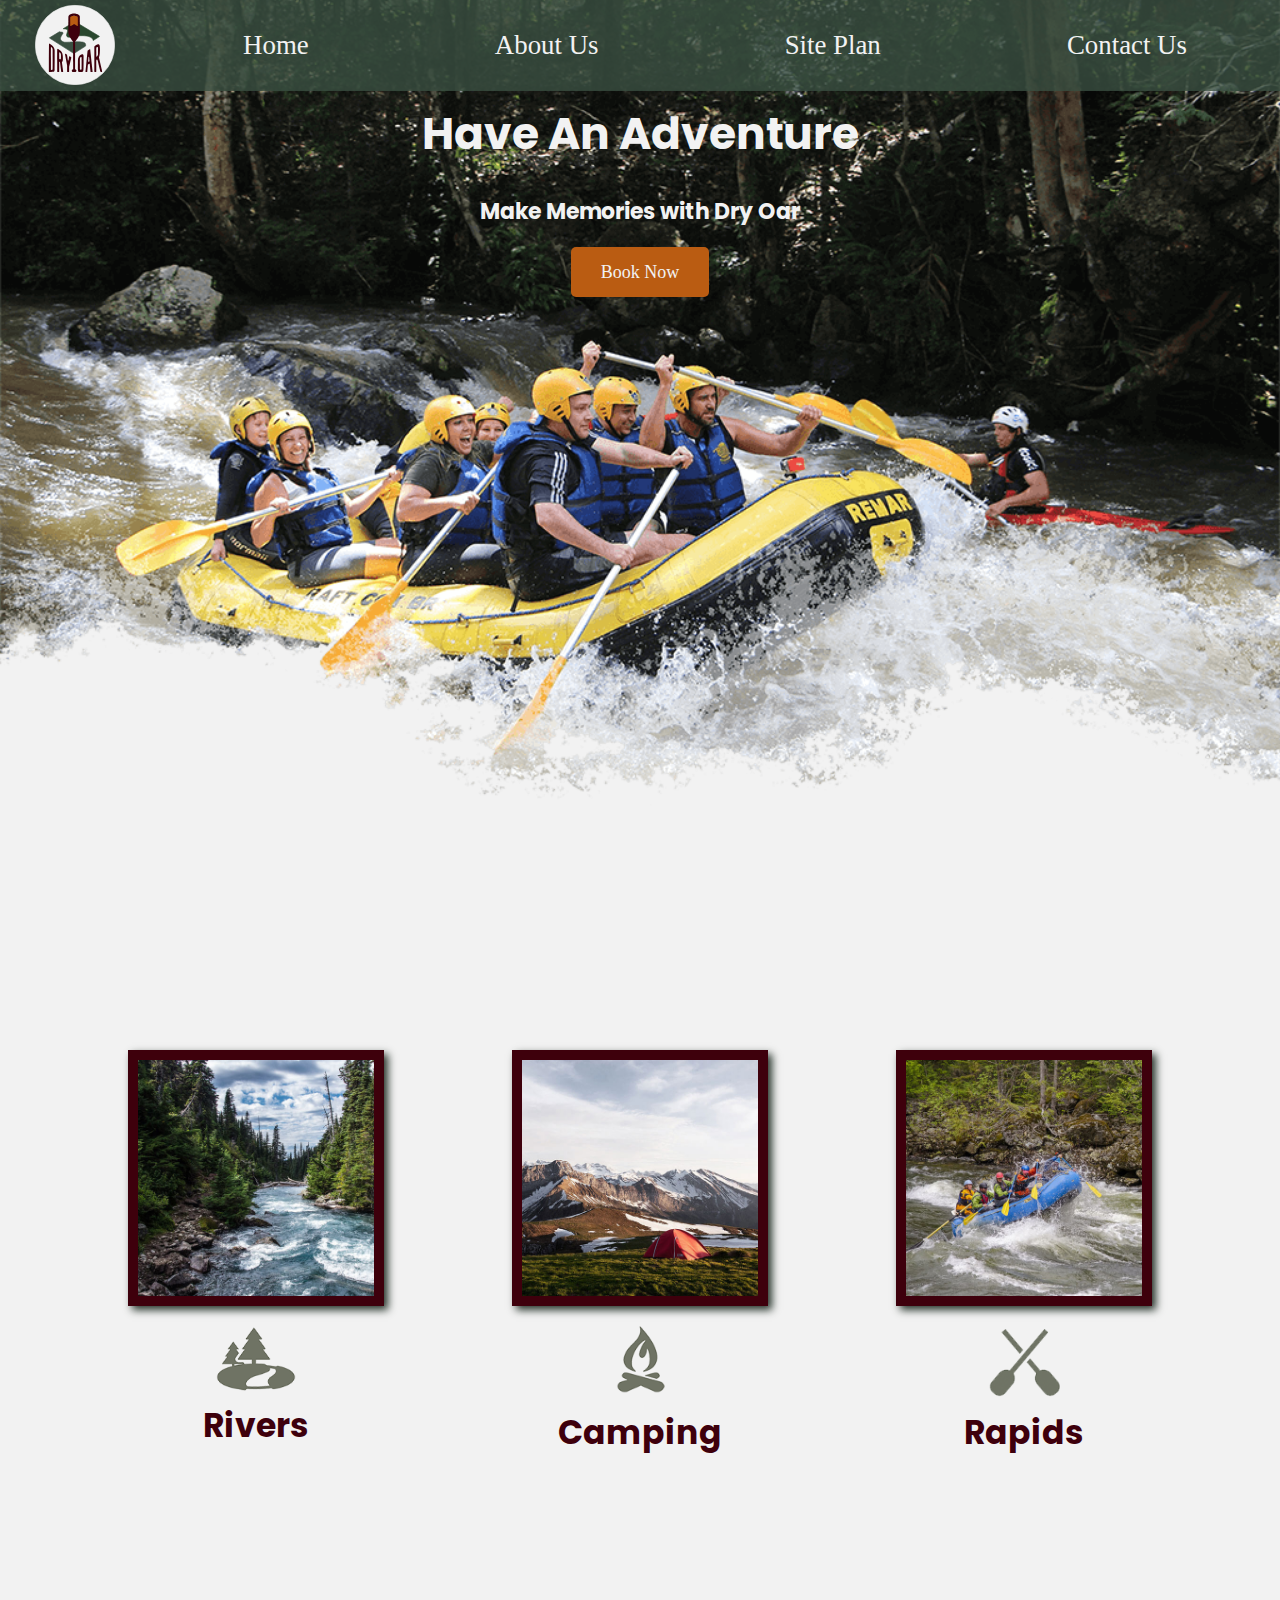
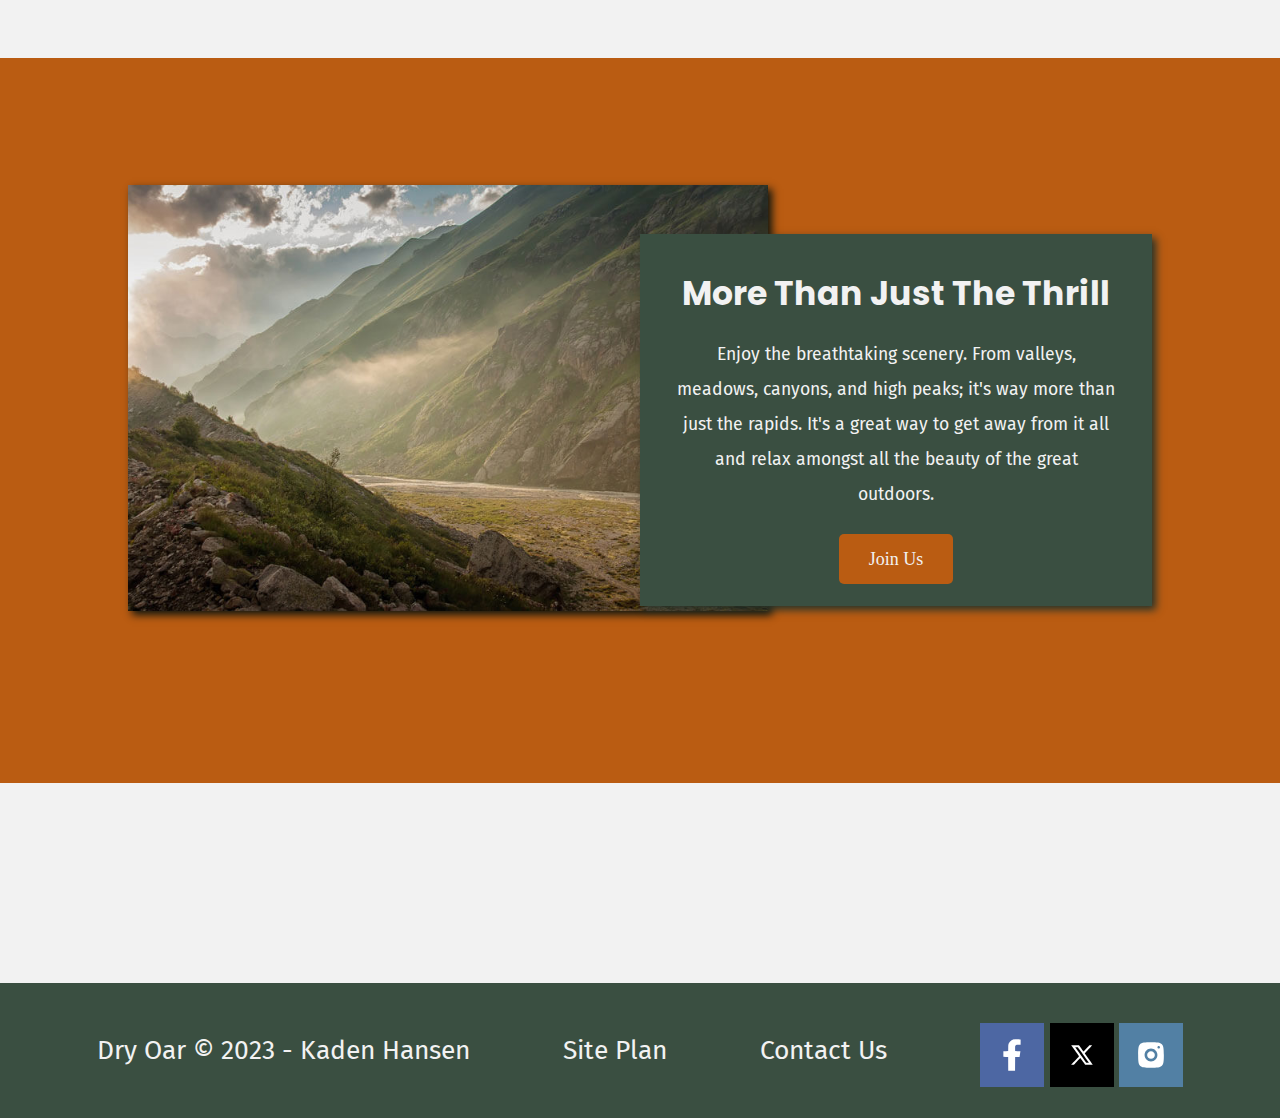
==== wrr/index.html @ 1af65b79 "Started Ice Breaker" ====
<!DOCTYPE html>
<html lang="en">
<head>
    <meta charset="UTF-8">
    <meta http-equiv="X-UA-Compatible" content="IE=edge">
    <meta name="viewport" content="width=device-width, initial-scale=1.0">
    <title>Whitewater Rafting Vacations | Dry Oar Boating | Home</title>
    <link rel="stylesheet" type="text/css" href="style.css">
    <link rel="shortcut icon" href="favicon.ico" type="image/x-icon"> 
</head>
<body>
    <div id="content">
        <header>
            <a id="logo_link" href="index.html">
                <img class="logo" src="images/main_logo.svg" alt="Dry Oar Logo">
            </a>
            <nav>
                <a href="index.html">Home</a>
                <a href="aboutus.html">About Us</a>
                <a href="site-plan-rafting.html">Site Plan</a>
                <a href="contactus.html">Contact Us</a>
            </nav>
        </header>
        <div id="hero">
            <div id="hero-box">
                <img id="hero-img" src="images/hero_test.png" alt="People enjoying white water rafting">
            </div>
            <section id="hero-msg">
                <h1 class="home-title">Have An Adventure</h1>
                <h4>Make Memories with Dry Oar </h4>
                <div class='button-box'>
                    <a class='book' href="contactus.html">Book Now</a>
                </div>
            </section>
        </div>
        <main class="home-grid">
            <section class="rivers-card">
                <img class="card-img" src="images/rivers.jpg" alt="river in forest">
                <img class="icon" src="images/river_icon.png" alt="river icon">
                <h2>Rivers</h2>
            </section>
            <section class="camping-card">
                <img class="card-img" src="images/camping.jpg" alt="tent in mountains">
                <img class="icon" src="images/fire_icon.png" alt="fire icon">
                <h2>Camping</h2>
            </section>
            <section class="rapids-card">
                <img class="card-img" src="images/rapids.jpg" alt="rafting boat">
                <img class="icon" src="images/oars.png" alt="oars icon">
                <h2>Rapids</h2>
            </section>
            <div id="background"></div>
            <img class="mountains" src="images/mountains.jpg" alt="Misty mountains">
            <section class="msg">
                <h2>More Than Just The Thrill</h2>
                <p>Enjoy the breathtaking scenery. From valleys, meadows, canyons, and high peaks; it's way more than just the rapids. It's a great way to get away from it all and relax amongst all the beauty of the great outdoors. </p>
                <a class='join' href="rivers.html">Join Us</a>
            </section>

        </main>
        <footer>
            <p>Dry Oar &copy; 2023 - Kaden Hansen</p>
            <p><a href="site-plan-rafting.html">Site Plan</a></p>
            <p><a href="contactus.html">Contact Us</a></p>
            <div class="social">
                <a href="https://facebook.com" target="_blank">
                    <img src="images/facebook.svg" alt="fb icon">
                </a>
                <a href="https://twitter.com" target="_blank">
                    <img src="images/x_twitter.svg" alt="twitter icon">
                </a>
                <a href="https://instagram.com" target="_blank">
                    <img src="images/instagram.svg" alt="instagram icon">
                </a>
            </div>
        </footer>
    </div>
</body>         
</html>
---- wrr/style.css ----
/* Importing Fira Sans and Poppins Fonts */
@import url('https://fonts.googleapis.com/css2?family=Poppins:ital,wght@0,100;0,200;0,300;0,400;0,500;0,600;0,700;0,800;0,900;1,100;1,200;1,300;1,400;1,500;1,600;1,700;1,800;1,900&display=swap');
@import url('https://fonts.googleapis.com/css2?family=Fira+Sans:ital,wght@0,100;0,200;0,300;0,400;0,500;0,600;0,700;0,800;0,900;1,100;1,200;1,300;1,400;1,500;1,600;1,700;1,800;1,900&display=swap');

/* Defining the :root variables */
:root {
    /* Defining Color Scheme as variables for easy use. */
    --primary-color: #3E000C;
    --secondary-color: #3A4F41;
    --accent1-color: #F2F2F2;
    --accent2-color: #BA5C12;
    --text-color: #F2F2F2;
    
    /* Defining imported fonts as variables for easy use. */
    --heading-font: "Poppins", Helvetica, sans-serif;
    --paragraph-font: "Fira Sans", Helvetica, sans-serif;
}

/* body styles */
body {
    background-color: var(--accent1-color);
    font-size: 22px;
    margin: 0;
    padding: 0;
}

/* header styles */
header {
    background-color: rgba(58, 79, 65, .8);
    display: grid;
    grid-template-columns: 150px auto;
}

/* nav styles */
nav {
    display: flex;
    justify-content: space-around;
    align-items: center;
}

/* nav a styles */
nav a {
    height: 100%;
    flex-grow: 1;
    display: flex; 
    align-items: center; 
    justify-content: center;
    text-decoration: none;
    color: var(--accent1-color);
    font-size: 1.22em;
}

/* nav a and hover styling */
nav a {
    transition: background-color 0.2s ease-out; /* Use ease-out for the default state */
}

nav a:hover {

    background-color: rgba(68, 94, 77, 0.5);
    transition: background-color 0.2s ease-in;
}

/* Tell the site that it needs to tranistion back to its og state. */
nav a:hover::after {
    background-color: rgba(58, 79, 65, 0.8);
    transition: background-color 0.5s ease-in;
}

/* #logo_link styles */
#logo_link {
    padding-top: 5px;
    justify-self: center;
    align-self: center;
}

/* #content styles (main div wrapping the entire body of the website) */
#content {
    max-width: 1600px;
    margin: 0 auto;
}

#hero {
    display: grid;
    grid-template-columns: 1fr 3fr 1fr;
    margin-top: -100px; 
}

#hero-box {
    grid-column: 1/4;
    grid-row: 1/3;
    margin-top: -100px;
    z-index: -1;
}


#hero-msg {
    grid-column: 2/3;
    grid-row: 1/2;
    margin-top: 100px;
}

/* centering everything asked */
#hero-msg h1, #hero-msg h4, .button-box, main section {
    text-align: center;
}

/* #hero-img styles */
#hero-img {
    width: 100%;
    grid-column: 2/3;
    grid-row: 1/2;
    margin-top: 100px;
}



/* All header styles */
h1, h2, h3, h4, h5, h6 {  
    /* Making them all match the siteplan with a primary color color and a font of Poppins */
    color: var(--primary-color);
    font-family: var(--heading-font);
}

.home-title, #hero-msg h4 {
    color: #F2F2F2;
}

.home-grid {
    display: grid;
    grid-template-columns: repeat(10, 1fr);
}

.card-img, .mountains {
    width: 100%;
}

.card-img {
    border: 10px solid var(--secondary-color);;
    transition: transform .5s;
    box-shadow: 4px 4px 8px #26332a;
}
.card-img:hover {
    opacity: .9;
    transform: scale(1.1);
}

.rivers-card {
    grid-column: 2/4;
    grid-row: 2/3;
}

.camping-card {
    grid-column: 5/7;
    grid-row: 2/3;
}

.rapids-card {
    grid-column: 8/10;
    grid-row: 2/3;
}


/* h2 styles */
h2 {
    margin: 0;
}

main section img {
    box-sizing: border-box;
}

/* home-title styling */
.home-title {
    margin-top: 10px;
    font-size: 2em;
}

/* All paragraph styles */
p {
    /* Matching the siteplan with the font and the color */
    color: var(--text-color);
    font-family: var(--paragraph-font);
}

/* #background styling */
#background {
    height: 725px;
    background-color: var(--accent2-color);
    width: 100%;
    grid-column: 1/11;
    grid-row: 4/9;
}


/* .book and .join styling */
.book, .join {
    margin-top: 50px;
    padding: 15px 30px;
    background-color: var(--accent2-color);
    color: var(--accent1-color);
    text-decoration: none;
    font-size: 18px;
    border-radius: 5px;
    transition: background-color .1s ease-in;
}

/* cards styling */
.rivers-card, .camping-card, .rapids-card {
    margin: 200px 0;
}

/* card-img styles */
.card-img {
    border: 10px solid var(--primary-color);
}


/* .book and .join hover styling */
.book:hover, .join:hover {
    background-color: #aa5412;
    color: var(--accent1-color);
}

/* .logo, .icon styles */
.logo, .icon {
    width: 80px;
}

.icon {
    padding-top: 10px;
}

/* .msg styling */
.msg {
    padding: 35px;
    background-color: var(--secondary-color);
    grid-column: 6/10;
    grid-row: 6/7;
    box-shadow: 4px 4px 8px #26332a;
    z-index: 1;
}

/* .msg h2 styles */
.msg h2 {
    color: var(--accent1-color)
}

/* .msg p styles */
.msg p {
    padding-bottom: 15px;
    color: var(--accent1-color);
    font-size: .8em;
    line-height: 2;
}

/* .mountain styling */
.mountains {
    margin-top: 3em;
    margin-bottom: 5em;
    width: 100%;
    grid-column: 2/7;
    grid-row: 5/8;
    box-shadow: 4px 4px 8px #0e1610;
    /* margin-bottom: -0.2727em; */
}



/* footer styles */
footer {
    background-color: rgb(58, 79, 65);;
    padding: 25px 50px;
    margin-top: 200px; 
    display: flex;
    justify-content: space-around;
    align-items: center;
}

/* footer a styles */
footer a {
    margin-top: 200px;
    color: var(--accent1-color);
    text-decoration: none;
}

/* footer a:hover styles */
footer a:hover {
    color: var(--accent1-color)
}

/* footer p styles */
footer p {
    font-size: 1.2em;
}

/* footer p a:hover styles */
footer p a:hover {
    text-decoration: underline;
}

footer .social img {
    padding-top: 15px;
}

@media screen and (max-width: 900px) {
    #hero, .home-grid {
        display: block;
        height: auto;
    }
    header {
        background-color: var(--secondary-color);  
    }
    nav, footer {
        flex-direction: column;
    }
    nav a {
        display: block;
        padding: 15px;
    }
    #hero {
        margin-top: 0;
    }
    #hero-msg {
        margin-top: 0;
    }
    #hero-msg h4 {
        display: none;
    }
    .home-title {
        font-size: 25px;
        color: var(--secondary-color);
    }
    .rivers-card, .camping-card, .rapids-card { 
        margin: 50px auto;
        width: 60%;
    }
    #background {
        display: none;
    }
    .mountains, .msg {
        width: 80%;
        display: block;
        margin: 0 auto;
    }
    footer {
        margin-top: 25px;
    }
}
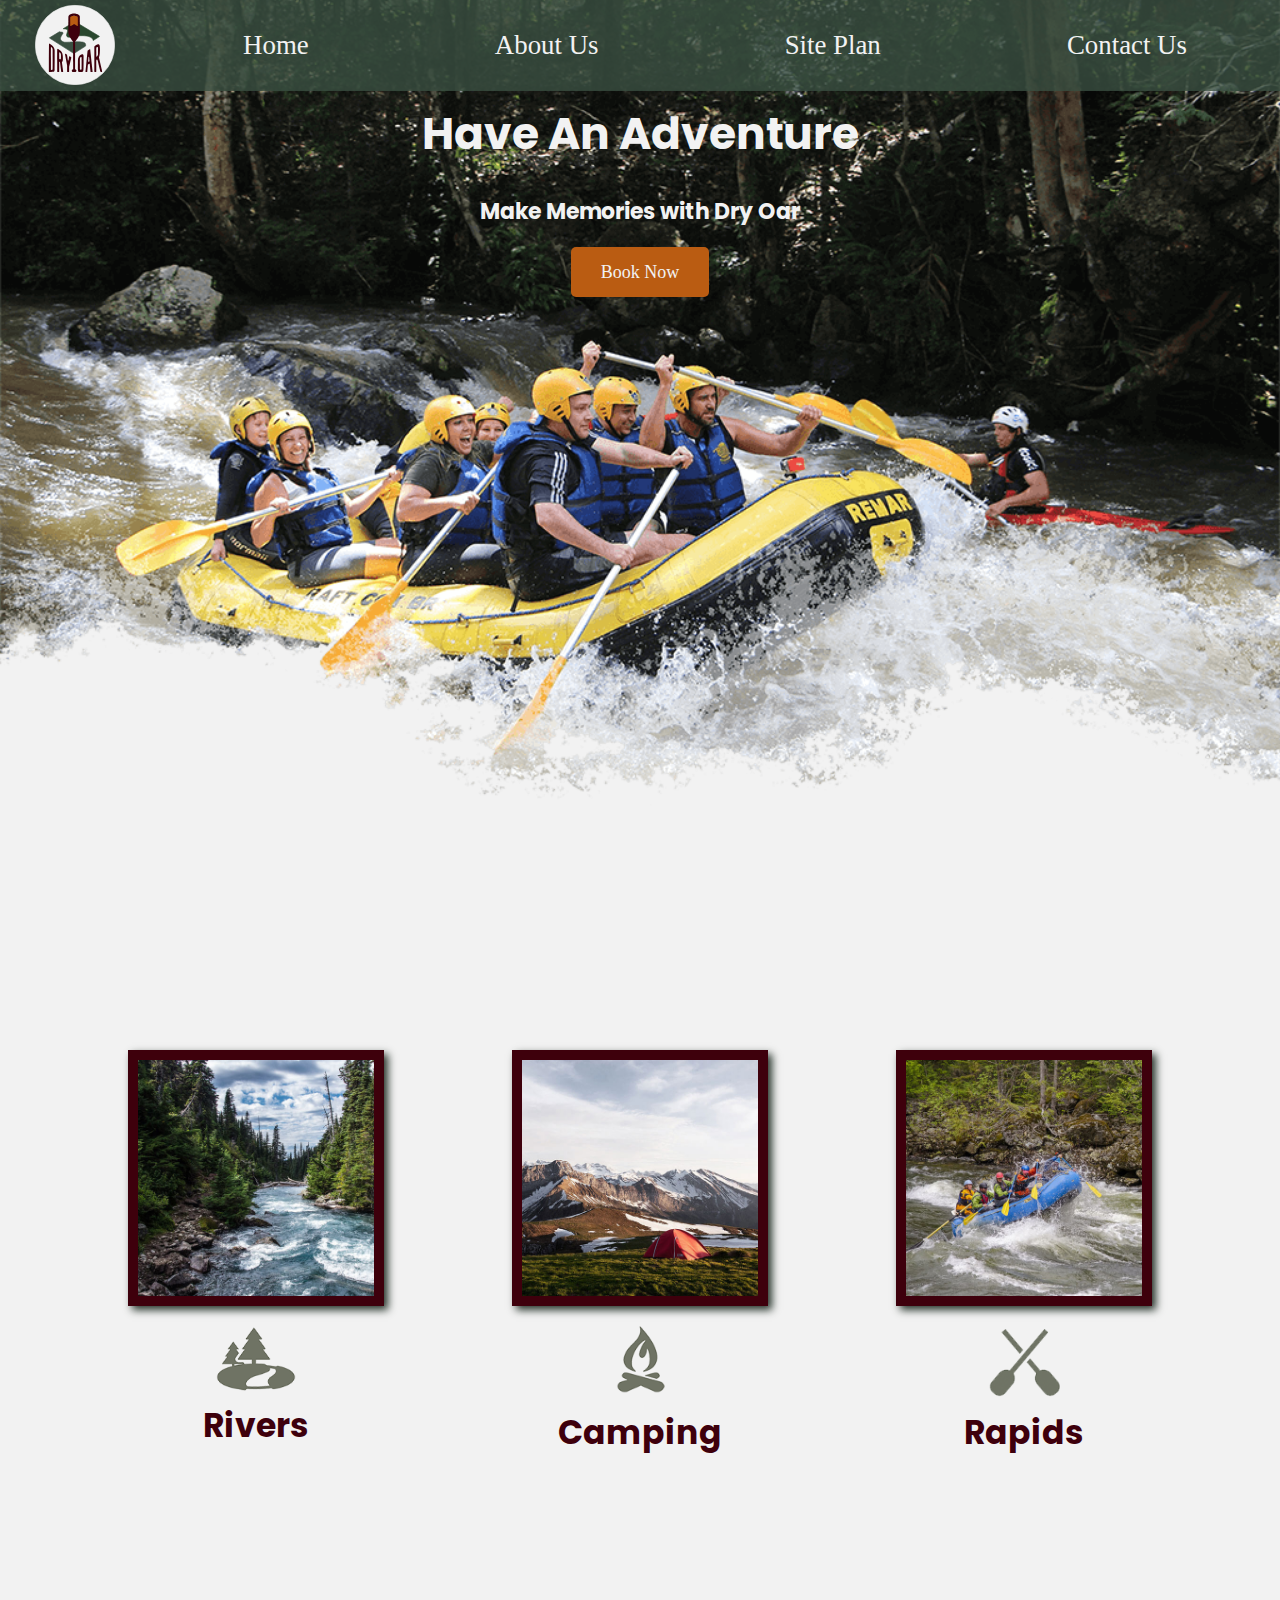
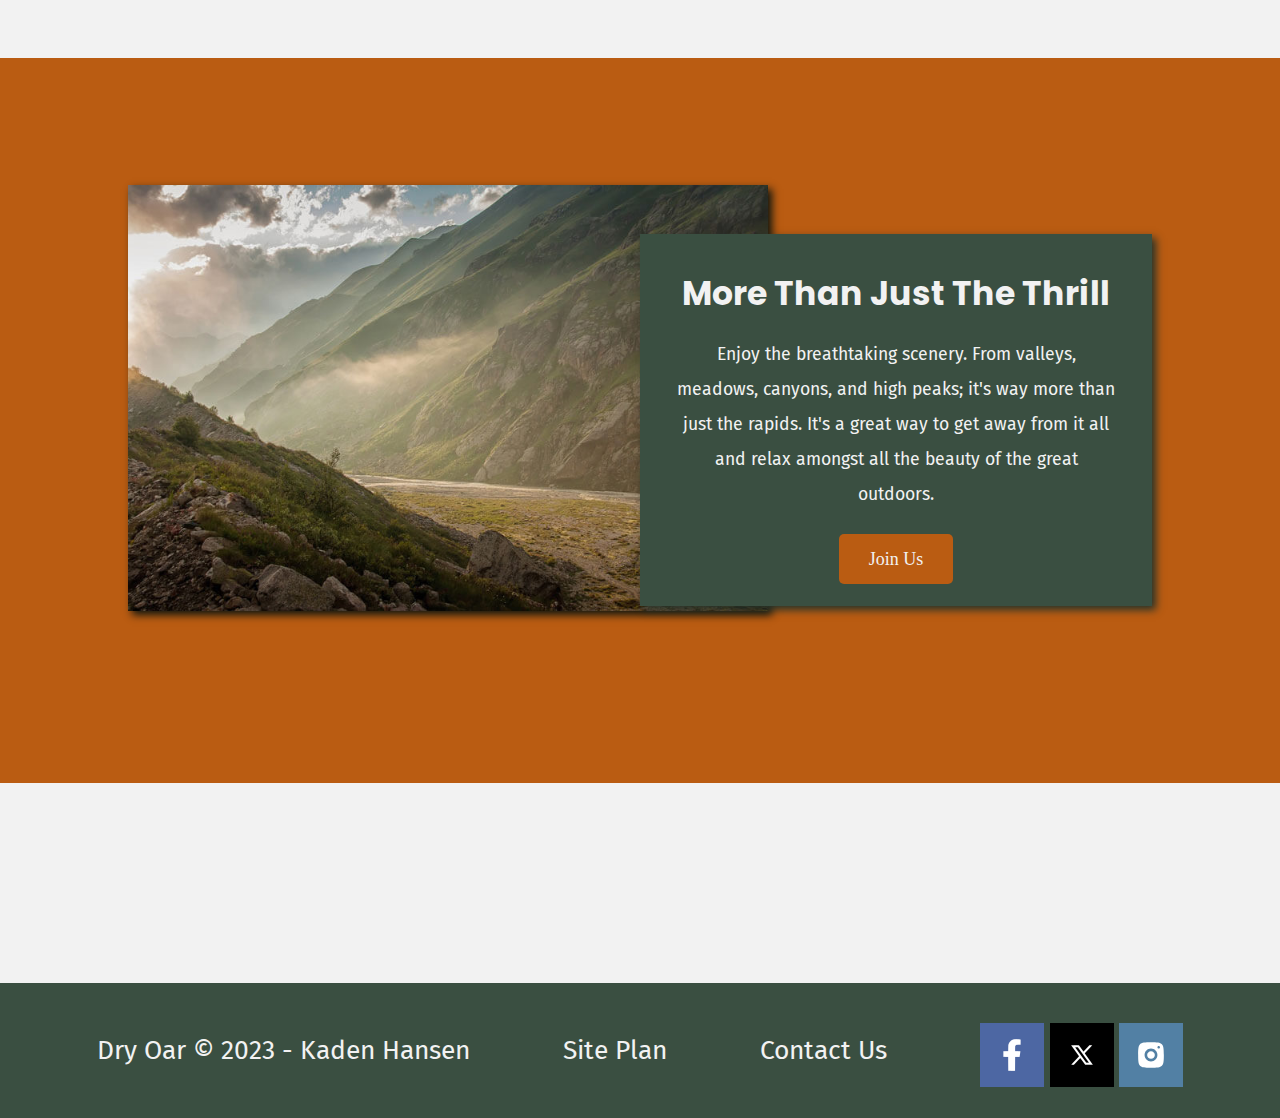
==== commit b6042d20: "Organized the images for easier use." ====
--- a/wrr/index.html
+++ b/wrr/index.html
@@ -23,7 +23,7 @@
         </header>
         <div id="hero">
             <div id="hero-box">
-                <img id="hero-img" src="images/hero_test.png" alt="People enjoying white water rafting">
+                <img id="hero-img" src="images/index/hero_test.png" alt="People enjoying white water rafting">
             </div>
             <section id="hero-msg">
                 <h1 class="home-title">Have An Adventure</h1>
@@ -35,22 +35,22 @@
         </div>
         <main class="home-grid">
             <section class="rivers-card">
-                <img class="card-img" src="images/rivers.jpg" alt="river in forest">
-                <img class="icon" src="images/river_icon.png" alt="river icon">
+                <img class="card-img" src="images/index/rivers.jpg" alt="river in forest">
+                <img class="icon" src="images/index/river_icon.png" alt="river icon">
                 <h2>Rivers</h2>
             </section>
             <section class="camping-card">
-                <img class="card-img" src="images/camping.jpg" alt="tent in mountains">
-                <img class="icon" src="images/fire_icon.png" alt="fire icon">
+                <img class="card-img" src="images/index/camping.jpg" alt="tent in mountains">
+                <img class="icon" src="images/index/fire_icon.png" alt="fire icon">
                 <h2>Camping</h2>
             </section>
             <section class="rapids-card">
-                <img class="card-img" src="images/rapids.jpg" alt="rafting boat">
-                <img class="icon" src="images/oars.png" alt="oars icon">
+                <img class="card-img" src="images/index/rapids.jpg" alt="rafting boat">
+                <img class="icon" src="images/index/oars.png" alt="oars icon">
                 <h2>Rapids</h2>
             </section>
             <div id="background"></div>
-            <img class="mountains" src="images/mountains.jpg" alt="Misty mountains">
+            <img class="mountains" src="images/index/mountains.jpg" alt="Misty mountains">
             <section class="msg">
                 <h2>More Than Just The Thrill</h2>
                 <p>Enjoy the breathtaking scenery. From valleys, meadows, canyons, and high peaks; it's way more than just the rapids. It's a great way to get away from it all and relax amongst all the beauty of the great outdoors. </p>
@@ -64,13 +64,13 @@
             <p><a href="contactus.html">Contact Us</a></p>
             <div class="social">
                 <a href="https://facebook.com" target="_blank">
-                    <img src="images/facebook.svg" alt="fb icon">
+                    <img src="images/footer/facebook.png" alt="fb icon">
                 </a>
                 <a href="https://twitter.com" target="_blank">
-                    <img src="images/x_twitter.svg" alt="twitter icon">
+                    <img src="images/footer/x.png" alt="twitter icon">
                 </a>
                 <a href="https://instagram.com" target="_blank">
-                    <img src="images/instagram.svg" alt="instagram icon">
+                    <img src="images/footer/instagram.svg" alt="instagram icon">
                 </a>
             </div>
         </footer>
--- a/wrr/style.css
+++ b/wrr/style.css
@@ -91,6 +91,7 @@
     grid-row: 1/3;
     margin-top: -100px;
     z-index: -1;
+    position: relative;
 }
 
 
@@ -314,10 +315,23 @@
     nav, footer {
         flex-direction: column;
     }
+    nav {
+        display: flex;
+        justify-content: space-around;
+        align-items: center;
+    }
+    
+    /* nav a styles */
     nav a {
-        display: block;
+        height: 100%;
+        width: 100%;
+        display: flex; 
+        align-items: center; 
+        justify-content: center;
         padding: 15px;
-    }
+        flex-grow: 1;
+    }
+
     #hero {
         margin-top: 0;
     }
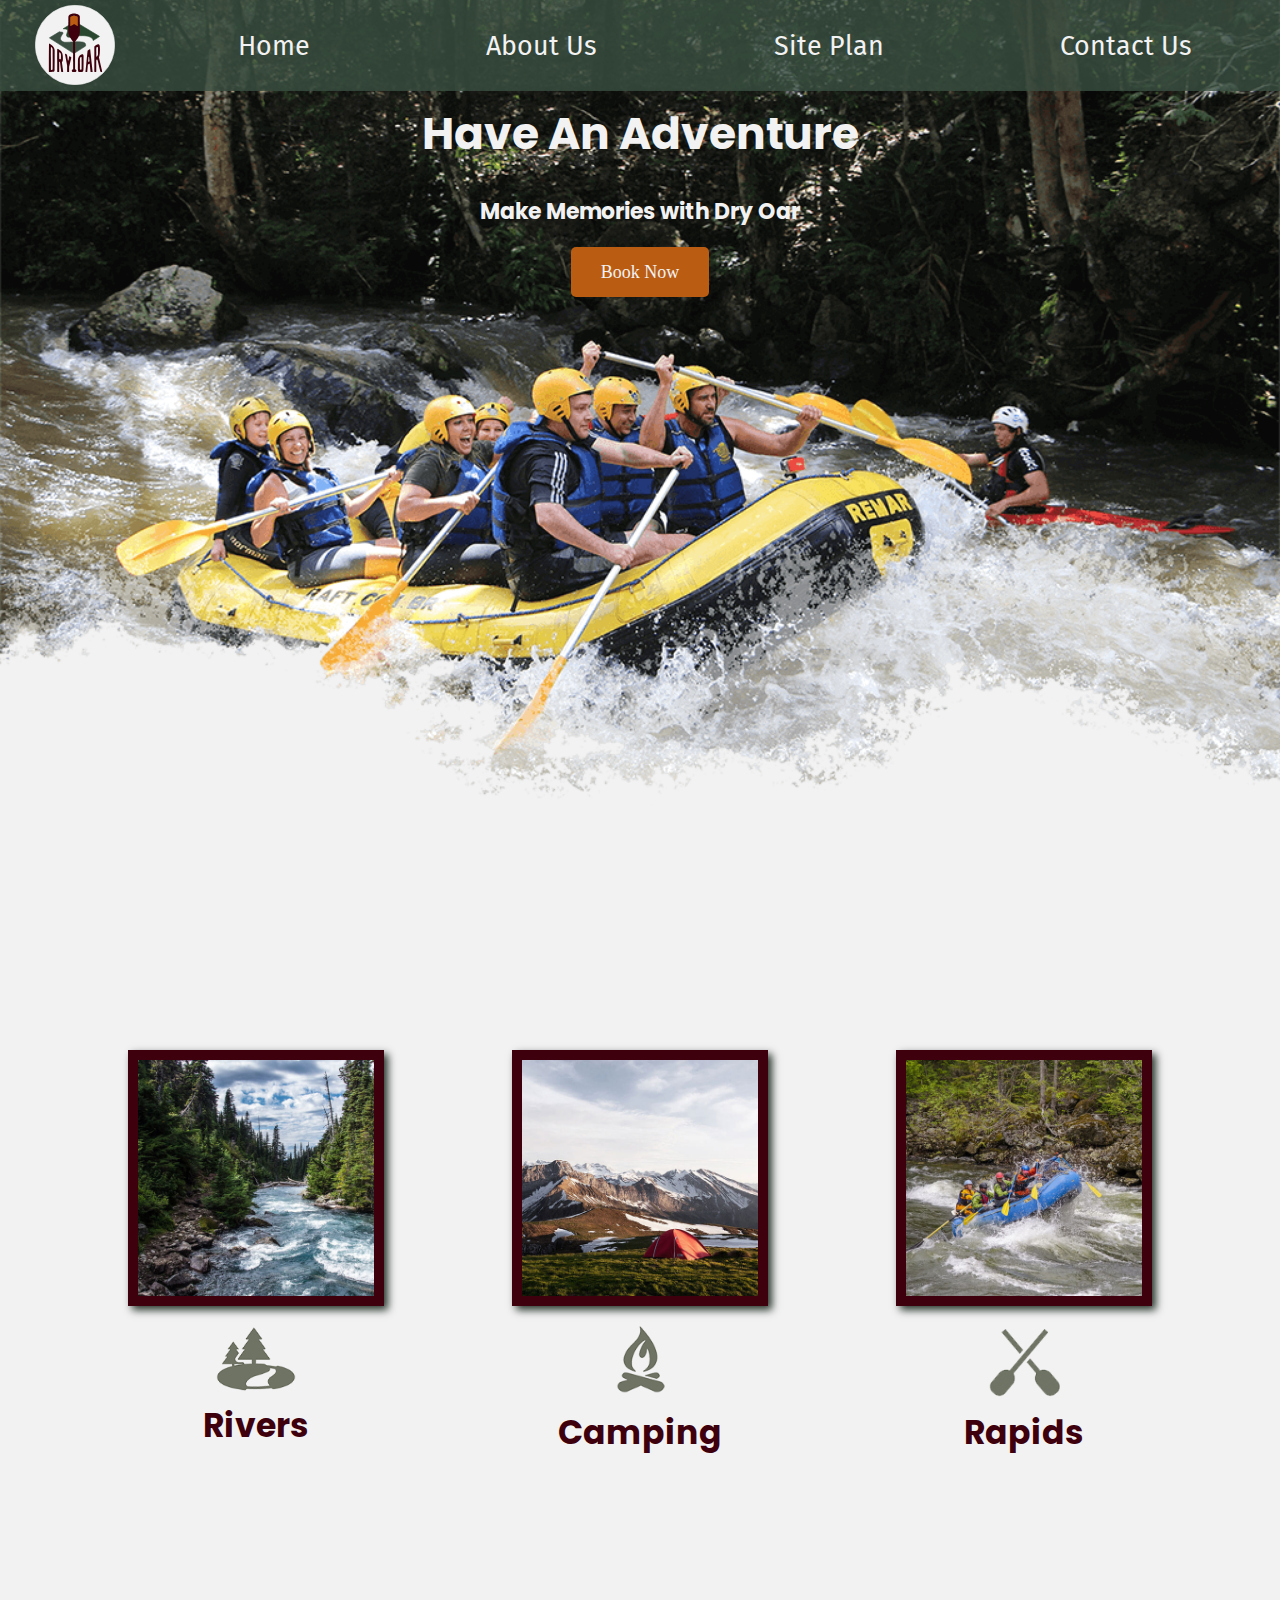
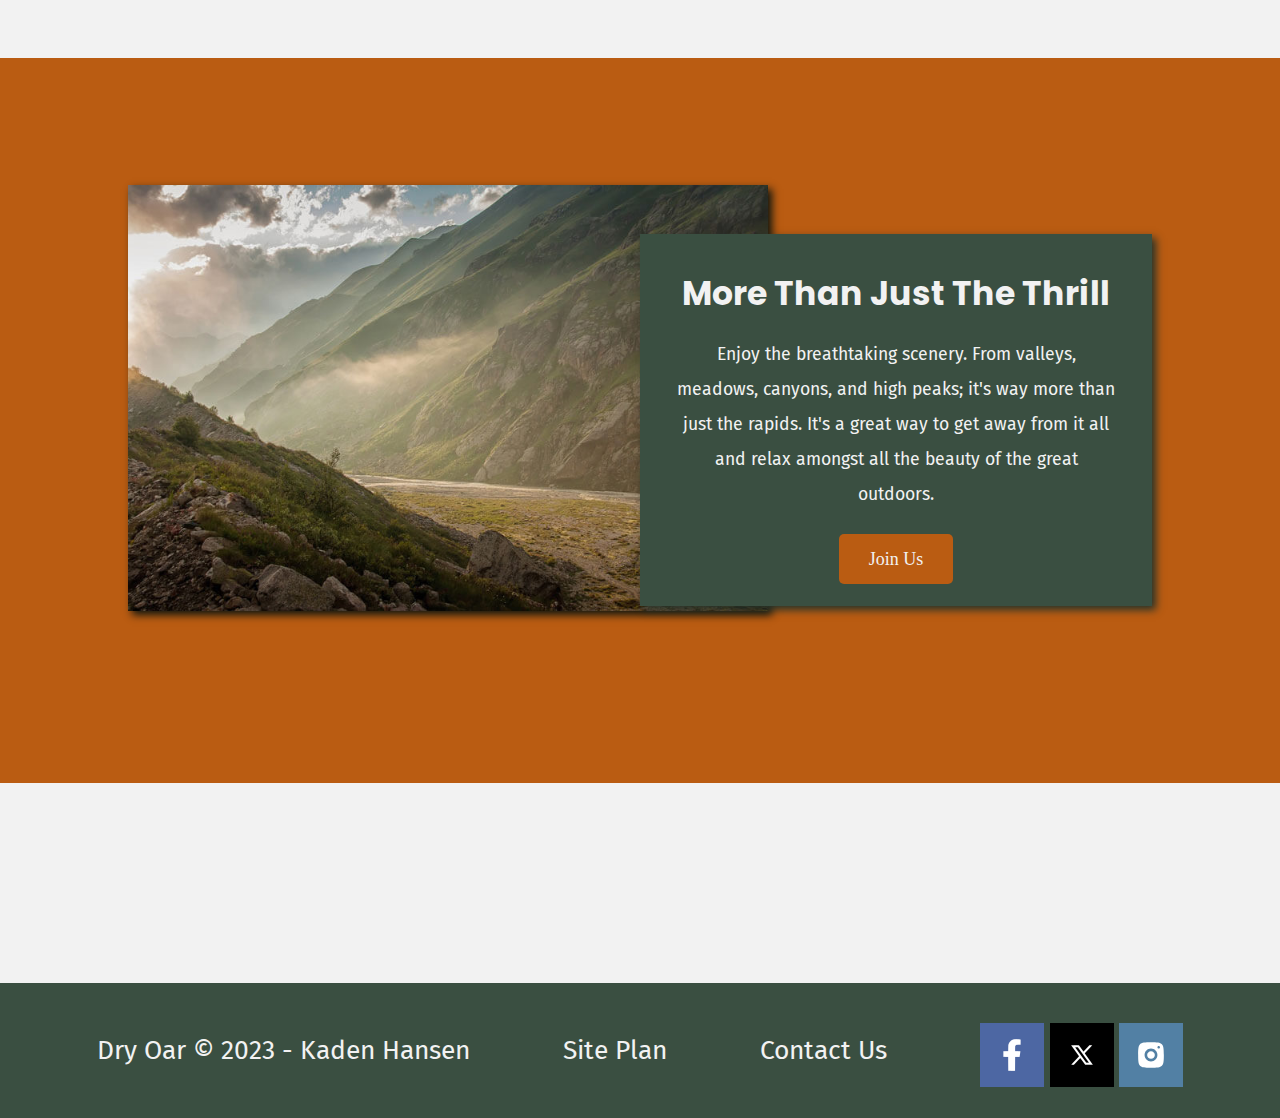
==== commit 2f23be8e: "Linked Home and About Us back together" ====
--- a/wrr/index.html
+++ b/wrr/index.html
@@ -5,7 +5,7 @@
     <meta http-equiv="X-UA-Compatible" content="IE=edge">
     <meta name="viewport" content="width=device-width, initial-scale=1.0">
     <title>Whitewater Rafting Vacations | Dry Oar Boating | Home</title>
-    <link rel="stylesheet" type="text/css" href="style.css">
+    <link rel="stylesheet" type="text/css" href="styles/main.css">
     <link rel="shortcut icon" href="favicon.ico" type="image/x-icon"> 
 </head>
 <body>
@@ -18,7 +18,7 @@
                 <a href="index.html">Home</a>
                 <a href="aboutus.html">About Us</a>
                 <a href="site-plan-rafting.html">Site Plan</a>
-                <a href="contactus.html">Contact Us</a>
+                <a href="#">Contact Us</a>
             </nav>
         </header>
         <div id="hero">
@@ -29,7 +29,7 @@
                 <h1 class="home-title">Have An Adventure</h1>
                 <h4>Make Memories with Dry Oar </h4>
                 <div class='button-box'>
-                    <a class='book' href="contactus.html">Book Now</a>
+                    <a class='book' href="#">Book Now</a>
                 </div>
             </section>
         </div>
@@ -54,14 +54,14 @@
             <section class="msg">
                 <h2>More Than Just The Thrill</h2>
                 <p>Enjoy the breathtaking scenery. From valleys, meadows, canyons, and high peaks; it's way more than just the rapids. It's a great way to get away from it all and relax amongst all the beauty of the great outdoors. </p>
-                <a class='join' href="rivers.html">Join Us</a>
+                <a class='join' href="#">Join Us</a>
             </section>
 
         </main>
         <footer>
             <p>Dry Oar &copy; 2023 - Kaden Hansen</p>
             <p><a href="site-plan-rafting.html">Site Plan</a></p>
-            <p><a href="contactus.html">Contact Us</a></p>
+            <p><a href="#">Contact Us</a></p>
             <div class="social">
                 <a href="https://facebook.com" target="_blank">
                     <img src="images/footer/facebook.png" alt="fb icon">
--- a/wrr/styles/main.css
+++ b/wrr/styles/main.css
@@ -0,0 +1,365 @@
+/* Importing Fira Sans and Poppins Fonts */
+@import url('https://fonts.googleapis.com/css2?family=Poppins:ital,wght@0,100;0,200;0,300;0,400;0,500;0,600;0,700;0,800;0,900;1,100;1,200;1,300;1,400;1,500;1,600;1,700;1,800;1,900&display=swap');
+@import url('https://fonts.googleapis.com/css2?family=Fira+Sans:ital,wght@0,100;0,200;0,300;0,400;0,500;0,600;0,700;0,800;0,900;1,100;1,200;1,300;1,400;1,500;1,600;1,700;1,800;1,900&display=swap');
+
+/* Defining the :root variables */
+:root {
+    /* Defining Color Scheme as variables for easy use. */
+    --primary-color: #3E000C;
+    --secondary-color: #3A4F41;
+    --accent1-color: #F2F2F2;
+    --accent2-color: #BA5C12;
+    --text-color: #F2F2F2;
+    
+    /* Defining imported fonts as variables for easy use. */
+    --heading-font: "Poppins", Helvetica, sans-serif;
+    --paragraph-font: "Fira Sans", Helvetica, sans-serif;
+}
+
+/* body styles */
+body {
+    background-color: var(--accent1-color);
+    font-size: 22px;
+    margin: 0;
+    padding: 0;
+}
+
+/* header styles */
+header {
+    background-color: rgba(58, 79, 65, .8);
+    display: grid;
+    grid-template-columns: 150px auto;
+}
+
+/* nav styles */
+nav {
+    display: flex;
+    justify-content: space-around;
+    align-items: center;
+}
+
+/* nav a styles */
+nav a {
+    height: 100%;
+    font-family: var(--paragraph-font);
+    flex-grow: 1;
+    display: flex; 
+    align-items: center; 
+    justify-content: center;
+    text-decoration: none;
+    color: var(--accent1-color);
+    font-size: 1.22em;
+}
+
+/* nav a and hover styling */
+nav a {
+    transition: background-color 0.2s ease-out; /* Use ease-out for the default state */
+}
+
+nav a:hover {
+
+    background-color: rgba(68, 94, 77, 0.5);
+    transition: background-color 0.2s ease-in;
+}
+
+/* Tell the site that it needs to tranistion back to its og state. */
+nav a:hover::after {
+    background-color: rgba(58, 79, 65, 0.8);
+    transition: background-color 0.5s ease-in;
+}
+
+/* #logo_link styles */
+#logo_link {
+    padding-top: 5px;
+    justify-self: center;
+    align-self: center;
+}
+
+/* #content styles (main div wrapping the entire body of the website) */
+#content {
+    max-width: 1600px;
+    margin: 0 auto;
+}
+
+#hero {
+    display: grid;
+    grid-template-columns: 1fr 3fr 1fr;
+    margin-top: -100px; 
+}
+
+#hero-box {
+    grid-column: 1/4;
+    grid-row: 1/3;
+    margin-top: -100px;
+    z-index: -1;
+    position: relative;
+}
+
+
+#hero-msg {
+    grid-column: 2/3;
+    grid-row: 1/2;
+    margin-top: 100px;
+}
+
+/* centering everything asked */
+#hero-msg h1, #hero-msg h4, .button-box, main section {
+    text-align: center;
+}
+
+/* #hero-img styles */
+#hero-img {
+    width: 100%;
+    grid-column: 2/3;
+    grid-row: 1/2;
+    margin-top: 100px;
+}
+
+
+
+/* All header styles */
+h1, h2, h3, h4, h5, h6 {  
+    /* Making them all match the siteplan with a primary color color and a font of Poppins */
+    color: var(--primary-color);
+    font-family: var(--heading-font);
+}
+
+.home-title, #hero-msg h4 {
+    color: #F2F2F2;
+}
+
+.home-grid {
+    display: grid;
+    grid-template-columns: repeat(10, 1fr);
+}
+
+.card-img, .mountains {
+    width: 100%;
+}
+
+.card-img {
+    border: 10px solid var(--secondary-color);;
+    transition: transform .5s;
+    box-shadow: 4px 4px 8px #26332a;
+}
+.card-img:hover {
+    opacity: .9;
+    transform: scale(1.1);
+}
+
+.rivers-card {
+    grid-column: 2/4;
+    grid-row: 2/3;
+}
+
+.camping-card {
+    grid-column: 5/7;
+    grid-row: 2/3;
+}
+
+.rapids-card {
+    grid-column: 8/10;
+    grid-row: 2/3;
+}
+
+
+/* h2 styles */
+h2 {
+    margin: 0;
+}
+
+main section img {
+    box-sizing: border-box;
+}
+
+/* home-title styling */
+.home-title {
+    margin-top: 10px;
+    font-size: 2em;
+}
+
+/* All paragraph styles */
+p {
+    /* Matching the siteplan with the font and the color */
+    color: var(--text-color);
+    font-family: var(--paragraph-font);
+}
+
+/* #background styling */
+#background {
+    height: 725px;
+    background-color: var(--accent2-color);
+    width: 100%;
+    grid-column: 1/11;
+    grid-row: 4/9;
+}
+
+
+/* .book and .join styling */
+.book, .join {
+    margin-top: 50px;
+    padding: 15px 30px;
+    background-color: var(--accent2-color);
+    color: var(--accent1-color);
+    text-decoration: none;
+    font-size: 18px;
+    border-radius: 5px;
+    transition: background-color .1s ease-in;
+}
+
+/* cards styling */
+.rivers-card, .camping-card, .rapids-card {
+    margin: 200px 0;
+}
+
+/* card-img styles */
+.card-img {
+    border: 10px solid var(--primary-color);
+}
+
+
+/* .book and .join hover styling */
+.book:hover, .join:hover {
+    background-color: #aa5412;
+    color: var(--accent1-color);
+}
+
+/* .logo, .icon styles */
+.logo, .icon {
+    width: 80px;
+}
+
+.icon {
+    padding-top: 10px;
+}
+
+/* .msg styling */
+.msg {
+    padding: 35px;
+    background-color: var(--secondary-color);
+    grid-column: 6/10;
+    grid-row: 6/7;
+    box-shadow: 4px 4px 8px #26332a;
+    z-index: 1;
+}
+
+/* .msg h2 styles */
+.msg h2 {
+    color: var(--accent1-color)
+}
+
+/* .msg p styles */
+.msg p {
+    padding-bottom: 15px;
+    color: var(--accent1-color);
+    font-size: .8em;
+    line-height: 2;
+}
+
+/* .mountain styling */
+.mountains {
+    margin-top: 3em;
+    margin-bottom: 5em;
+    width: 100%;
+    grid-column: 2/7;
+    grid-row: 5/8;
+    box-shadow: 4px 4px 8px #0e1610;
+    /* margin-bottom: -0.2727em; */
+}
+
+
+
+/* footer styles */
+footer {
+    background-color: rgb(58, 79, 65);;
+    padding: 25px 50px;
+    margin-top: 200px; 
+    display: flex;
+    justify-content: space-around;
+    align-items: center;
+}
+
+/* footer a styles */
+footer a {
+    margin-top: 200px;
+    color: var(--accent1-color);
+    text-decoration: none;
+}
+
+/* footer a:hover styles */
+footer a:hover {
+    color: var(--accent1-color)
+}
+
+/* footer p styles */
+footer p {
+    font-size: 1.2em;
+}
+
+/* footer p a:hover styles */
+footer p a:hover {
+    text-decoration: underline;
+}
+
+footer .social img {
+    padding-top: 15px;
+}
+
+@media screen and (max-width: 900px) {
+    #hero, .home-grid {
+        display: block;
+        height: auto;
+    }
+    header {
+        background-color: var(--secondary-color);  
+    }
+    nav, footer {
+        flex-direction: column;
+    }
+    nav {
+        display: flex;
+        justify-content: space-around;
+        align-items: center;
+    }
+    
+    /* nav a styles */
+    nav a {
+        font-size: 1.16em;
+        height: 100%;
+        width: 100%;
+        display: flex; 
+        align-items: center; 
+        justify-content: center;
+        padding: 15px;
+        flex-grow: 1;
+    }
+
+    #hero {
+        margin-top: 0;
+    }
+    #hero-msg {
+        margin-top: 0;
+    }
+    #hero-msg h4 {
+        display: none;
+    }
+    .home-title {
+        font-size: 25px;
+        color: var(--secondary-color);
+    }
+    .rivers-card, .camping-card, .rapids-card { 
+        margin: 50px auto;
+        width: 60%;
+    }
+    #background {
+        display: none;
+    }
+    .mountains, .msg {
+        width: 80%;
+        display: block;
+        margin: 0 auto;
+    }
+    footer {
+        margin-top: 25px;
+    }
+}